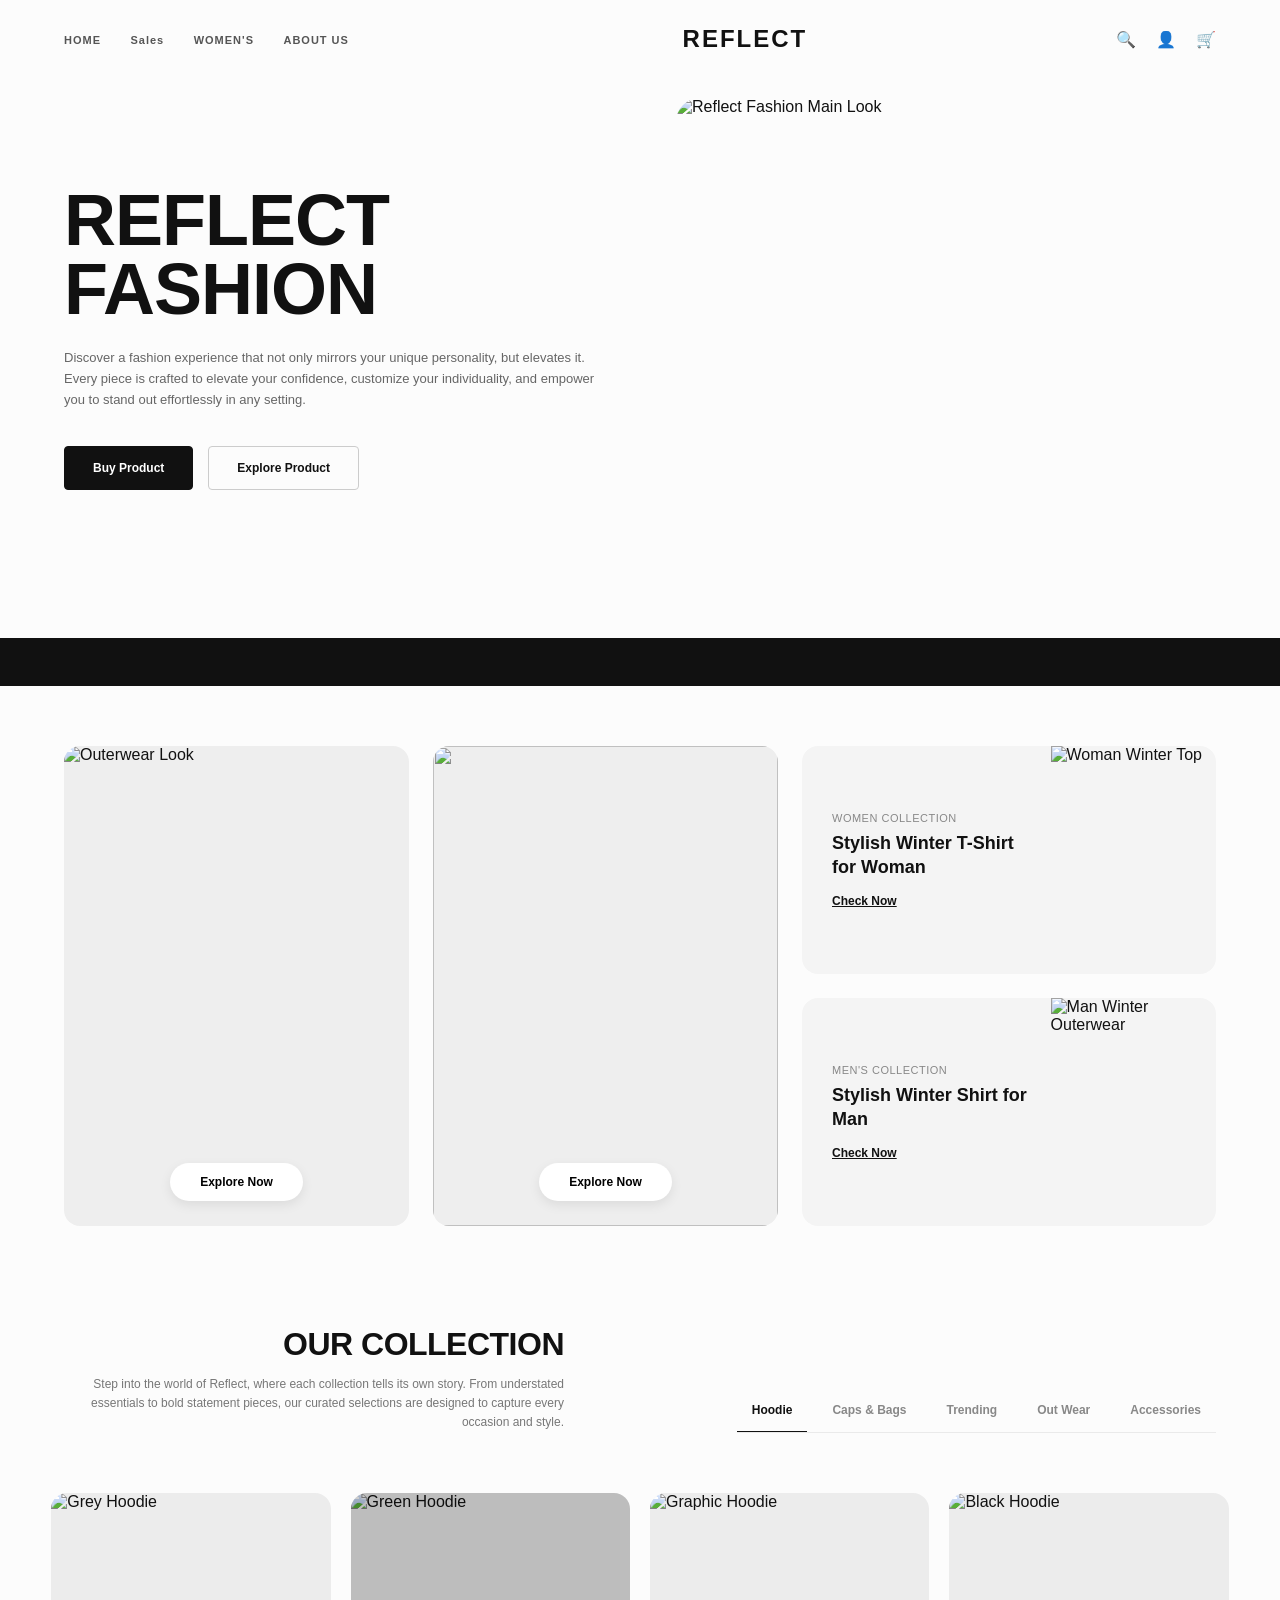
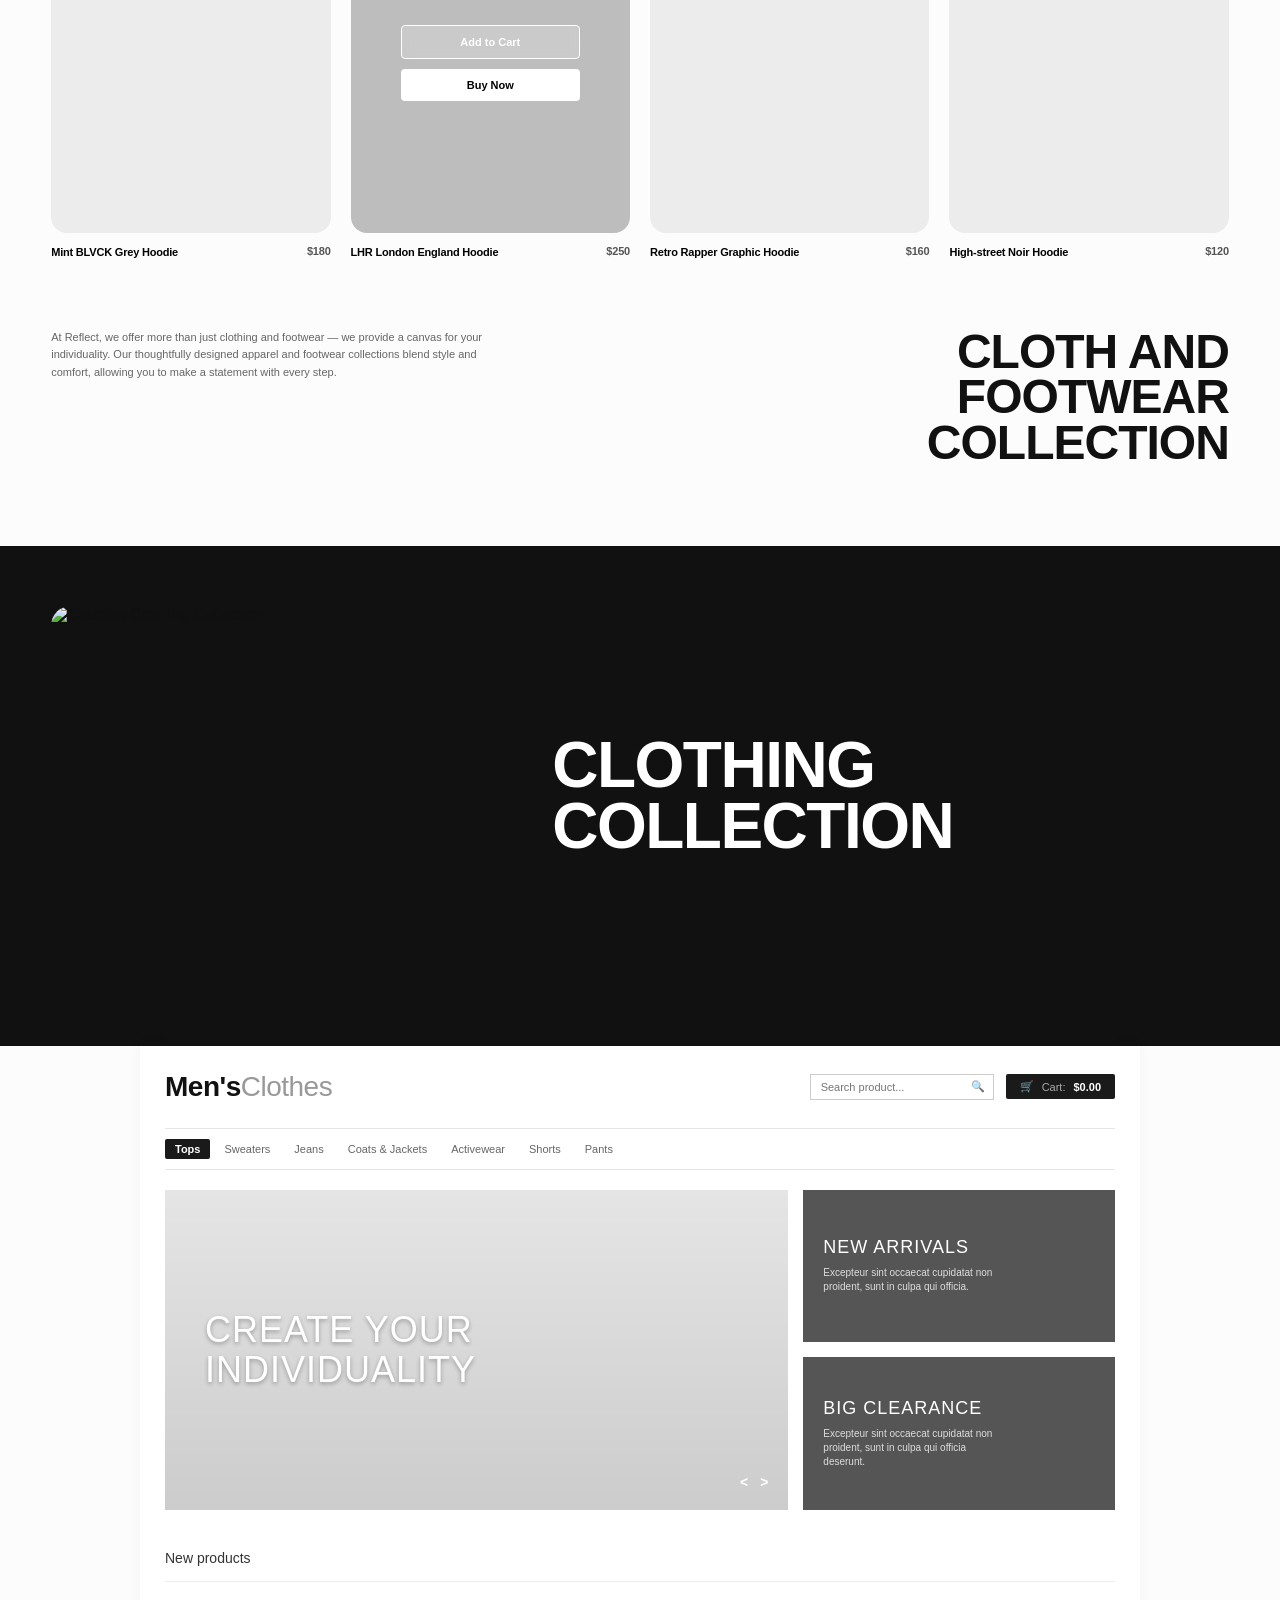
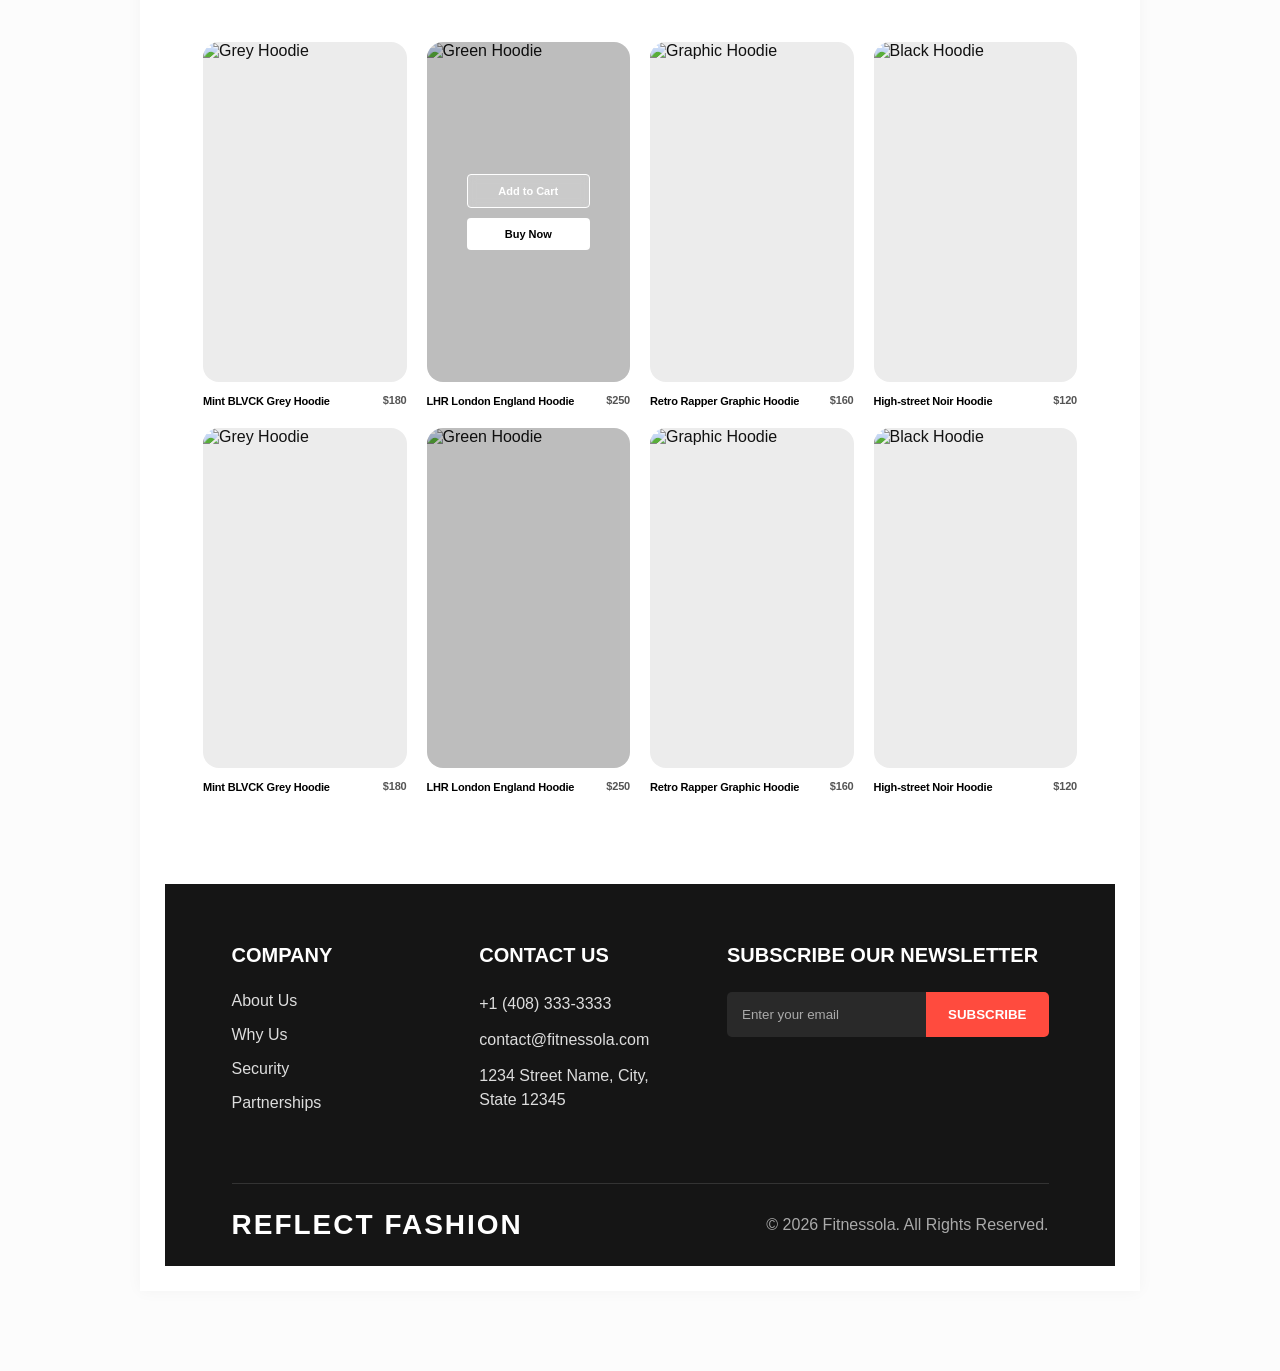
==== index.html @ 290fed7e "first commit" ====
<!DOCTYPE html>
<html lang="en">

<head>
  <meta charset="UTF-8">
  <meta name="viewport" content="width=device-width, initial-scale=1.0">
  <title>Reflect Fashion - Clean E-Commerce Layout</title>
  <link rel="stylesheet" href="index.css">
</head>

<body>

  <header class="navbar">
    <nav class="nav-links">
      <a href="#">HOME</a>
      <a href="#">Sales</a>
      <a href="#">WOMEN'S</a>
      <a href="#">ABOUT US</a>
    </nav>
    <div class="logo">REFLECT</div>
    <div class="nav-icons">
      <span class="icon">&#128269;</span>
      <span class="icon">&#128100;</span>
      <span class="icon">&#128722;</span>
    </div>
  </header>


  <section class="hero-section">
    <div class="hero-content">
      <h1 class="hero-title">REFLECT<br>FASHION</h1>
      <p class="hero-text">
        Discover a fashion experience that not only mirrors your unique personality, but elevates it.
        Every piece is crafted to elevate your confidence, customize your individuality, and empower
        you to stand out effortlessly in any setting.
      </p>
      <div class="hero-buttons">
        <button class="btn btn-dark">Buy Product</button>
        <button class="btn btn-outline">Explore Product</button>
      </div>
    </div>
    <div class="hero-image-box">
      <img src="image/6f38afe1-724d-48bc-b7fc-1f36ed97db84.jpeg " alt="Reflect Fashion Main Look" class="hero-img">
    </div>
  </section>

  <div class="marquee-banner">
    <div class="marquee-track">
      <span>FASHION &nbsp;&nbsp;&#10022;&nbsp;&nbsp; REFLECT FASHION &nbsp;&nbsp;&#10022;&nbsp;&nbsp; REFLECT FASHION
        &nbsp;&nbsp;&#10022;&nbsp;&nbsp; REFLECT FASHION &nbsp;&nbsp;&#10022;&nbsp;&nbsp; FASHION
        &nbsp;&nbsp;&#10022;&nbsp;&nbsp; REFLECT FASHION &nbsp;&nbsp;&#10022;&nbsp;&nbsp; REFLECT FASHION
        &nbsp;&nbsp;&#10022;&nbsp;&nbsp; REFLECT FASHION &nbsp;&nbsp;&#10022;&nbsp;&nbsp;</span>
    </div>
  </div>

  <section class="showcase-container">

    <div class="showcase-card tall-card">
      <img src="image/nm.jpeg" alt="Outerwear Look">
      <div class="card-overlay">
        <button class="btn-card">Explore Now</button>
      </div>
    </div>

    <div class="showcase-card tall-card">
      <img src="image/prs.jpeg">
      <div class="card-overlay">
        <button class="btn-card">Explore Now</button>
      </div>
    </div>


    <div class="side-cards-stack">

      <div class="horizontal-card">
        <div class="card-info">
          <span class="category-tag">Women Collection</span>
          <h3>Stylish Winter T-Shirt for Woman</h3>
          <a href="#" class="check-now-link">Check Now</a>
        </div>
        <div class="card-thumb">
          <img src="image/download (1).png" alt="Woman Winter Top">
        </div>
      </div>


      <div class="horizontal-card">
        <div class="card-info">
          <span class="category-tag">Men's Collection</span>
          <h3>Stylish Winter Shirt for Man</h3>
          <a href="#" class="check-now-link">Check Now</a>
        </div>
        <div class="card-thumb">
          <img src="image/download (2).png" alt="Man Winter Outerwear">
        </div>
      </div>
    </div>

  </section>

  <section class="collection-header-section">
    <div class="collection-title-box">
      <h2 class="section-title">OUR COLLECTION</h2>
      <p class="section-subtitle">
        Step into the world of Reflect, where each collection tells its own story. From
        understated essentials to bold statement pieces, our curated selections are
        designed to capture every occasion and style.
      </p>
    </div>


    <div class="filter-tab-bar">
      <button class="tab-item active">Hoodie</button>
      <button class="tab-item">Caps & Bags</button>
      <button class="tab-item">Trending</button>
      <button class="tab-item">Out Wear</button>
      <button class="tab-item">Accessories</button>
    </div>
  </section>


  <section class="collection-section">
    <div class="product-grid">


      <div class="product-card">
        <div class="product-img-box">
          <img src="image/download (3).png" alt="Grey Hoodie">
        </div>
        <div class="product-info">
          <span class="product-name">Mint BLVCK Grey Hoodie</span>
          <span class="product-price">$180</span>
        </div>
      </div>


      <div class="product-card">
        <div class="product-img-box">
          <img src="image/download (4).png" alt="Green Hoodie">

          <div class="product-overlay">
            <button class="overlay-btn outline-btn">Add to Cart</button>
            <button class="overlay-btn solid-btn">Buy Now</button>
          </div>
        </div>
        <div class="product-info">
          <span class="product-name">LHR London England Hoodie</span>
          <span class="product-price">$250</span>
        </div>
      </div>


      <div class="product-card">
        <div class="product-img-box">
          <img src="image/download (6).png" alt="Graphic Hoodie">
        </div>
        <div class="product-info">
          <span class="product-name">Retro Rapper Graphic Hoodie</span>
          <span class="product-price">$160</span>
        </div>
      </div>


      <div class="product-card">
        <div class="product-img-box">
          <img src="image/download (5).png" alt="Black Hoodie">
        </div>
        <div class="product-info">
          <span class="product-name">High-street Noir Hoodie</span>
          <span class="product-price">$120</span>
        </div>
      </div>

    </div>


    <div class="collection-header-row">
      <div class="collection-desc-box">
        <p>At Reflect, we offer more than just clothing and footwear — we provide a canvas for your individuality. Our
          thoughtfully designed apparel and footwear collections blend style and comfort, allowing you to make a
          statement with every step.</p>
      </div>
      <div class="collection-title-box">
        <h2 class="main-heading">CLOTH AND FOOTWEAR<br>COLLECTION</h2>
      </div>
    </div>
  </section>



  <section class="dark-banner-section">
    <div class="dark-banner-container">


      <div class="banner-img-box">
        <img src="image/vv.jpeg" alt="Couples Clothing Collection">
      </div>

      <div class="banner-text-box">
        <h2 class="banner-heading">CLOTHING<br>COLLECTION</h2>
      </div>

    </div>
  </section>

  <div class="store-main-container">

    <header class="branding-header">
      <div class="store-logo">
        <h1>Men's<span>Clothes</span></h1>
      </div>

      <div class="header-controls">
        <div class="search-input-frame">
          <input type="text" placeholder="Search product...">
          <button>&#128269;</button>
        </div>
        <div class="shopping-checkout-pill">
          &#128722; <span>Cart:</span> $0.00
        </div>
      </div>
    </header>

    <nav class="tag-filters-row">
      <ul>
        <li class="active-selection"><a href="#">Tops</a></li>
        <li><a href="#">Sweaters</a></li>
        <li><a href="#">Jeans</a></li>
        <li><a href="#">Coats & Jackets</a></li>
        <li><a href="#">Activewear</a></li>
        <li><a href="#">Shorts</a></li>
        <li><a href="#">Pants</a></li>
      </ul>
    </nav>
    <section class="promo-billboard-grid">

      <div class="primary-billboard-panel">
        <h2>Create Your<br>Individuality</h2>
        <div class="slider-chevron-nav">
          <span>&lt;</span>
          <span>&gt;</span>
        </div>
      </div>


      <div class="secondary-promos-stack">
        <div class="mini-promo-box arrivals">
          <h3>NEW ARRIVALS</h3>
          <p>Excepteur sint occaecat cupidatat non proident, sunt in culpa qui officia.</p>
        </div>

        <div class="mini-promo-box clearance">
          <h3>BIG CLEARANCE</h3>
          <p>Excepteur sint occaecat cupidatat non proident, sunt in culpa qui officia deserunt.</p>
        </div>
      </div>
    </section>


    <main>
      <h3 class="shelf-heading">New products</h3>

      <section class="collection-section">
        <div class="product-grid">


          <div class="product-card">
            <div class="product-img-box">
              <img src="image/download (3).png" alt="Grey Hoodie">
            </div>
            <div class="product-info">
              <span class="product-name">Mint BLVCK Grey Hoodie</span>
              <span class="product-price">$180</span>
            </div>
          </div>

          <div class="product-card">
            <div class="product-img-box">
              <img src="image/download (4).png" alt="Green Hoodie">

              <div class="product-overlay">
                <button class="overlay-btn outline-btn">Add to Cart</button>
                <button class="overlay-btn solid-btn">Buy Now</button>
              </div>
            </div>
            <div class="product-info">
              <span class="product-name">LHR London England Hoodie</span>
              <span class="product-price">$250</span>
            </div>
          </div>


          <div class="product-card">
            <div class="product-img-box">
              <img src="image/download (6).png" alt="Graphic Hoodie">
            </div>
            <div class="product-info">
              <span class="product-name">Retro Rapper Graphic Hoodie</span>
              <span class="product-price">$160</span>
            </div>
          </div>


          <div class="product-card">
            <div class="product-img-box">
              <img src="image/download (5).png" alt="Black Hoodie">
            </div>
            <div class="product-info">
              <span class="product-name">High-street Noir Hoodie</span>
              <span class="product-price">$120</span>
            </div>


          </div>

          <div class="product-card">
            <div class="product-img-box">
              <img src="image/download (3).png" alt="Grey Hoodie">
            </div>
            <div class="product-info">
              <span class="product-name">Mint BLVCK Grey Hoodie</span>
              <span class="product-price">$180</span>
            </div>
          </div>

          <div class="product-card">
            <div class="product-img-box">
              <img src="image/download (4).png" alt="Green Hoodie">

              <div class="product-overlay">
              </div>
            </div>
            <div class="product-info">
              <span class="product-name">LHR London England Hoodie</span>
              <span class="product-price">$250</span>
            </div>
          </div>


          <div class="product-card">
            <div class="product-img-box">
              <img src="image/download (6).png" alt="Graphic Hoodie">
            </div>
            <div class="product-info">
              <span class="product-name">Retro Rapper Graphic Hoodie</span>
              <span class="product-price">$160</span>
            </div>
          </div>


          <div class="product-card">
            <div class="product-img-box">
              <img src="image/download (5).png" alt="Black Hoodie">
            </div>
            <div class="product-info">
              <span class="product-name">High-street Noir Hoodie</span>
              <span class="product-price">$120</span>
            </div>
    </main>
    <footer class="footer">
    <div class="footer-container">

        <div class="footer-column">
            <h3>COMPANY</h3>
            <a href="#">About Us</a>
            <a href="#">Why Us</a>
            <a href="#">Security</a>
            <a href="#">Partnerships</a>
        </div>

        <div class="footer-column">
            <h3>CONTACT US</h3>
            <p>+1 (408) 333-3333</p>
            <p>contact@fitnessola.com</p>
            <p>1234 Street Name, City, State 12345</p>
        </div>

        <div class="footer-column newsletter">
            <h3>SUBSCRIBE OUR NEWSLETTER</h3>

            <form>
                <input type="email" placeholder="Enter your email">
                <button type="submit">SUBSCRIBE</button>
            </form>
        </div>

    </div>

    <div class="footer-bottom">
        <h2>REFLECT FASHION </h2>
        <p>© 2026 Fitnessola. All Rights Reserved.</p>
    </div>
</footer>
</body>

</html>
---- index.css ----
* {
  margin: 0;
  padding: 0;
  box-sizing: border-box;
  font-family: 'Helvetica Neue', Arial, sans-serif;
}

body {
  background-color: #fcfcfc;
  color: #111;
  overflow-x: hidden;
  padding-bottom: 80px;
}

.navbar {
  display: flex;
  justify-content: space-between;
  align-items: center;
  padding: 25px 5%;
  background: transparent;
}

.nav-links a {
  text-decoration: none;
  color: #555;
  font-size: 11px;
  font-weight: 600;
  margin-right: 25px;
  letter-spacing: 1px;
  transition: color 0.2s ease;
}

.nav-links a:hover {
  color: #000;
}

.logo {
  font-size: 24px;
  font-weight: 800;
  letter-spacing: 2px;
  text-align: center;
}

.nav-icons {
  display: flex;
  gap: 20px;
}

.nav-icons .icon {
  font-size: 16px;
  cursor: pointer;
  color: #333;
  transition: transform 0.2s ease;
}

.nav-icons .icon:hover {
  transform: scale(1.15);
}

.hero-section {
  display: flex;
  align-items: center;
  justify-content: space-between;
  padding: 20px 5% 60px 5%;
  gap: 40px;
}

.hero-content {
  flex: 1;
  max-width: 550px;
}

.hero-title {
  font-size: clamp(40px, 6vw, 72px);
  line-height: 0.95;
  font-weight: 900;
  letter-spacing: -1px;
  margin-bottom: 25px;
}

.hero-text {
  font-size: 13px;
  color: #666;
  line-height: 1.6;
  margin-bottom: 35px;
}

.hero-buttons {
  display: flex;
  gap: 15px;
}

.btn {
  padding: 14px 28px;
  font-size: 12px;
  font-weight: 600;
  border-radius: 4px;
  cursor: pointer;
  transition: all 0.2s ease-in-out;
}

.btn-dark {
  background-color: #111;
  color: #fff;
  border: 1px solid #111;
}

.btn-dark:hover {
  background-color: #333;
}

.btn-outline {
  background-color: transparent;
  color: #111;
  border: 1px solid #ccc;
}

.btn-outline:hover {
  border-color: #111;
  background-color: rgba(0, 0, 0, 0.02);
}

.hero-image-box {
  flex: 1;
  display: flex;
  justify-content: flex-end;
}

.hero-img {
  width: 100%;
  max-width: 540px;
  height: 480px;
  object-fit: cover;
  border-radius: 24px;
}

.marquee-banner {
  background-color: #111;
  color: #fff;
  padding: 16px 0;
  text-transform: uppercase;
  font-weight: 700;
  font-size: 14px;
  letter-spacing: 2px;
  overflow: hidden;
  white-space: nowrap;
  display: flex;
  align-items: center;
}

.marquee-track {
  display: inline-block;
  padding-left: 100%;
  animation: marquee-run 25s linear infinite;
}

@keyframes marquee-run {
  0% { transform: translate3d(0, 0, 0); }
  100% { transform: translate3d(-100%, 0, 0); }
}


.showcase-container {
  display: grid;
  grid-template-columns: 1fr 1fr 1.2fr;
  gap: 24px;
  padding: 60px 5%;
}

.showcase-card {
  position: relative;
  border-radius: 16px;
  overflow: hidden;
  background-color: #eee;
  height: 480px;
}

.showcase-card img {
  width: 100%;
  height: 100%;
  object-fit: cover;
  transition: transform 0.4s ease;
}

.showcase-card:hover img {
  transform: scale(1.04);
}

.card-overlay {
  position: absolute;
  bottom: 25px;
  width: 100%;
  display: flex;
  justify-content: center;
}

.btn-card {
  background-color: #fff;
  border: none;
  padding: 12px 30px;
  font-size: 12px;
  font-weight: 600;
  border-radius: 20px;
  cursor: pointer;
  box-shadow: 0 4px 12px rgba(0,0,0,0.08);
  transition: transform 0.2s;
}

.btn-card:hover {
  transform: translateY(-2px);
}

.side-cards-stack {
  display: flex;
  flex-direction: column;
  gap: 24px;
}

.horizontal-card {
  display: flex;
  background-color: #f4f4f4;
  border-radius: 16px;
  overflow: hidden;
  flex: 1;
  height: 228px;
}

.card-info {
  flex: 1.2;
  padding: 30px 20px 30px 30px;
  display: flex;
  flex-direction: column;
  justify-content: center;
}

.category-tag {
  font-size: 11px;
  color: #888;
  text-transform: uppercase;
  margin-bottom: 8px;
  letter-spacing: 0.5px;
}

.horizontal-card h3 {
  font-size: 18px;
  font-weight: 700;
  line-height: 1.3;
  margin-bottom: 15px;
}

.check-now-link {
  font-size: 12px;
  font-weight: 600;
  color: #111;
  text-decoration: underline;
}

.card-thumb {
  flex: 1;
  overflow: hidden;
}

.card-thumb img {
  width: 100%;
  height: 100%;
  object-fit: cover;
}


.collection-header-section {
  padding: 40px 5% 20px 5%;
  display: flex;
  justify-content: space-between;
  align-items: flex-end;
  gap: 40px;
  flex-wrap: wrap;
}

.collection-title-box {
  max-width: 500px;
}

.section-title {
  font-size: 32px;
  font-weight: 800;
  letter-spacing: -0.5px;
  margin-bottom: 12px;
}

.section-subtitle {
  font-size: 12px;
  color: #777;
  line-height: 1.6;
}

.filter-tab-bar {
  display: flex;
  gap: 10px;
  border-bottom: 1px solid #eaeaea;
  padding-bottom: 5px;
  overflow-x: auto;
  max-width: 100%;
}

.tab-item {
  background: none;
  border: none;
  padding: 10px 15px;
  font-size: 12px;
  font-weight: 600;
  color: #888;
  cursor: pointer;
  white-space: nowrap;
  position: relative;
}

.tab-item.active {
  color: #111;
}

.tab-item.active::after {
  content: '';
  position: absolute;
  bottom: -6px;
  left: 0;
  width: 100%;
  height: 2px;
  background-color: #111;
}

@media (max-width: 1024px) {
  .showcase-container {
    grid-template-columns: 1fr 1fr;
  }
  .side-cards-stack {
    grid-column: span 2;
    flex-direction: row;
  }
  .horizontal-card {
    height: 200px;
  }
}

@media (max-width: 768px) {
  .navbar {
    flex-direction: column;
    gap: 15px;
    padding: 15px;
  }
  .nav-links {
    order: 2;
  }
  .logo {
    order: 1;
  }
  .nav-icons {
    order: 3;
  }
  
  .hero-section {
    flex-direction: column;
    text-align: center;
    padding-top: 10px;
  }
  .hero-content {
    max-width: 100%;
  }
  .hero-buttons {
    justify-content: center;
  }
  .hero-image-box {
    width: 100%;
    justify-content: center;
  }
  .hero-img {
    height: 360px;
  }

  .showcase-container {
    grid-template-columns: 1fr;
  }
  .side-cards-stack {
    grid-column: span 1;
    flex-direction: column;
  }
  
  .collection-header-section {
    flex-direction: column;
    align-items: flex-start;
  }
}

.collection-section {
  padding: 40px 4%;
}

.product-grid {
  display: grid;
  grid-template-columns: repeat(4, 1fr);
  gap: 20px;
  margin-bottom: 50px;
}

.product-card {
  display: flex;
  flex-direction: column;
}

.product-img-box {
  position: relative;
  background-color: #ececec;
  height: 340px;
  border-radius: 16px;
  overflow: hidden;
}

.product-img-box img {
  width: 100%;
  height: 100%;
  object-fit: cover;
}


.product-overlay {
  position: absolute;
  top: 0;
  left: 0;
  width: 100%;
  height: 100%;
  background: rgba(0, 0, 0, 0.2);
  display: flex;
  flex-direction: column;
  justify-content: center;
  align-items: center;
  gap: 10px;
  padding: 20px;

}

.overlay-btn {
  width: 75%;
  padding: 10px 0;
  font-size: 11px;
  font-weight: 700;
  border-radius: 4px;
  cursor: pointer;
  border: none;
  text-align: center;
}

.overlay-btn.outline-btn {
  background: rgba(255, 255, 255, 0.2);
  color: #ffffff;
  border: 1px solid #ffffff;
  backdrop-filter: blur(4px);
}

.overlay-btn.solid-btn {
  background-color: #ffffff;
  color: #000000;
}

.product-info {
  display: flex;
  justify-content: space-between;
  align-items: flex-start;
  padding-top: 12px;
  font-size: 11px;
  font-weight: 700;
  letter-spacing: -0.2px;
}

.product-name {
  color: #000000;
  max-width: 75%;
  line-height: 1.3;
}

.product-price {
  color: #555555;
}

.collection-header-row {
  display: flex;
  justify-content: space-between;
  align-items: flex-start;
  gap: 40px;
  padding-top: 20px;
}

.collection-desc-box {
  flex: 1;
  max-width: 460px;
}

.collection-desc-box p {
  font-size: 11px;
  color: #666666;
  line-height: 1.6;
}

.collection-title-box {
  text-align: right;
}

.main-heading {
  font-size: clamp(32px, 4vw, 48px);
  font-weight: 900;
  line-height: 0.95;
  letter-spacing: -1px;
}


.dark-banner-section {
  background-color: #111111;
  padding: 60px 4%;
  margin-top: 40px;
}

.dark-banner-container {
  display: flex;
  align-items: center;
  gap: 50px;
}

.banner-img-box {
  flex: 0.8;
  max-width: 480px;
  height: 380px;
  border-radius: 20px;
  overflow: hidden;
}

.banner-img-box img {
  width: 100%;
  height: 100%;
  object-fit: cover;
}

.banner-text-box {
  flex: 1.2;
}

.banner-heading {
  color: #ffffff;
  font-size: clamp(40px, 5.5vw, 64px);
  font-weight: 900;
  line-height: 0.95;
  letter-spacing: -1.5px;
}


@media (max-width: 1024px) {
  .product-grid {
    grid-template-columns: repeat(2, 1fr);
    gap: 15px;
  }
  .product-img-box {
    height: 280px;
  }
}

@media (max-width: 768px) {
  .collection-header-row {
    flex-direction: column-reverse;
    gap: 20px;
  }
  .collection-title-box {
    text-align: left;
  }
  .dark-banner-container {
    flex-direction: column;
    align-items: flex-start;
    gap: 30px;
  }
  .banner-img-box {
    width: 100%;
    max-width: 100%;
    height: 300px;
  }
}

@media (max-width: 480px) {
  .product-grid {
    grid-template-columns: 1fr;
  }
}
 .store-main-container {
      max-width: 1000px;
      margin: 0 auto;
      background-color: #ffffff;
      padding: 25px;
      box-shadow: 0 0 15px rgba(0,0,0,0.04);
    }


    .branding-header {
      display: flex;
      justify-content: space-between;
      align-items: center;
      padding-bottom: 25px;
      flex-wrap: wrap;
      gap: 15px;
    }

    .store-logo h1 {
      font-size: 28px;
      font-weight: bold;
      color: #111111;
      letter-spacing: -0.5px;
    }

    .store-logo h1 span {
      color: #999999;
      font-weight: normal;
    }

    .header-controls {
      display: flex;
      align-items: center;
      gap: 12px;
    }

    .search-input-frame {
      display: flex;
      align-items: center;
      border: 1px solid #cccccc;
      background-color: #ffffff;
      padding-right: 8px;
    }

    .search-input-frame input {
      border: none;
      padding: 6px 10px;
      font-size: 11px;
      width: 160px;
      outline: none;
    }

    .search-input-frame button {
      background: none;
      border: none;
      cursor: pointer;
      font-size: 11px;
    }

    .shopping-checkout-pill {
      background-color: #1a1a1a;
      color: #ffffff;
      padding: 6px 14px;
      font-size: 11px;
      font-weight: bold;
      display: flex;
      align-items: center;
      gap: 8px;
      border-radius: 2px;
    }

    .shopping-checkout-pill span {
      color: #aaaaaa;
      font-weight: normal;
    }


    .tag-filters-row {
      border-top: 1px solid #e5e5e5;
      border-bottom: 1px solid #e5e5e5;
      padding: 10px 0;
      margin-bottom: 20px;
    }

    .tag-filters-row ul {
      display: flex;
      list-style: none;
      flex-wrap: wrap;
      gap: 4px;
      align-items: center;
    }

    .tag-filters-row ul li a {
      text-decoration: none;
      font-size: 11px;
      color: #666666;
      padding: 4px 10px;
      display: inline-block;
    }

    .tag-filters-row ul li.active-selection a {
      background-color: #1a1a1a;
      color: #ffffff;
      border-radius: 2px;
      font-weight: bold;
    }


    .promo-billboard-grid {
      display: grid;
      grid-template-columns: 2fr 1fr;
      gap: 15px;
      margin-bottom: 40px;
    }


    .primary-billboard-panel {
      background-image: linear-gradient(rgba(0,0,0,0.1), rgba(0,0,0,0.2)), url('image/gv.jpeg');
      background-size: cover;
      background-position: center;
      height: 320px;
      position: relative;
      display: flex;
      align-items: center;
      padding: 40px;
    }

    .primary-billboard-panel h2 {
      color: #ffffff;
      font-size: clamp(24px, 3.5vw, 36px);
      font-weight: 300;
      line-height: 1.1;
      letter-spacing: 1px;
      text-transform: uppercase;
      max-width: 320px;
      text-shadow: 0 2px 4px rgba(0,0,0,0.3);
    }

    .slider-chevron-nav {
      position: absolute;
      bottom: 20px;
      right: 20px;
      display: flex;
      gap: 12px;
      color: #ffffff;
      font-weight: bold;
      font-size: 14px;
      cursor: pointer;
    }

  
    .secondary-promos-stack {
      display: flex;
      flex-direction: column;
      gap: 15px;
    }

    .mini-promo-box {
      flex: 1;
      background-color: #7a7a7a;
      background-size: cover;
      background-position: center top;
      padding: 20px;
      display: flex;
      flex-direction: column;
      justify-content: center;
      position: relative;
      color: #ffffff;
      overflow: hidden;
    }

    .mini-promo-box::before {
      content: '';
      position: absolute;
      top: 0; left: 0; width: 100%; height: 100%;
      background: rgba(0, 0, 0, 0.3);
      z-index: 1;
    }

    .mini-promo-box.arrivals {
      background-image: url('image/fd.jpeg');
    }

    .mini-promo-box.clearance {
      background-image: url('image/fn.jpeg');
    }

    .mini-promo-box h3, .mini-promo-box p {
      position: relative;
      z-index: 2;
    }

    .mini-promo-box h3 {
      font-size: 18px;
      font-weight: normal;
      letter-spacing: 1px;
      margin-bottom: 8px;
    }

    .mini-promo-box p {
      font-size: 10px;
      line-height: 1.4;
      color: #dddddd;
      max-width: 180px;
    }


    .shelf-heading {
      font-size: 14px;
      font-weight: normal;
      color: #333333;
      padding-bottom: 15px;
      border-bottom: 1px solid #eeeeee;
      margin-bottom: 20px;
    }

    .products-display-grid {
      display: grid;
      grid-template-columns: repeat(4, 1fr);
      gap: 20px;
    }

    .product-shelf-item {
      display: flex;
      flex-direction: column;
      align-items: center;
      text-align: center;
    }

    .product-image-container {
      background-color: #fafafa;
      border: 1px solid #f0f0f0;
      width: 100%;
      height: 190px;
      display: flex;
      align-items: center;
      justify-content: center;
      padding: 12px;
      margin-bottom: 12px;
    }

    .product-image-container img {
      max-width: 100%;
      max-height: 100%;
      object-fit: contain;
    }

    .product-blurb-text {
      font-size: 10px;
      color: #888888;
      line-height: 1.4;
      margin-bottom: 6px;
      height: 28px;
      overflow: hidden;
    }

    .product-price-label {
      font-size: 11px;
      font-weight: bold;
      color: #444444;
      margin-bottom: 10px;
    }

    .add-cart-action-btn {
      background-color: #222222;
      color: #ffffff;
      border: none;
      padding: 6px 16px;
      font-size: 10px;
      font-weight: bold;
      cursor: pointer;
      border-radius: 2px;
    }

    .add-cart-action-btn:hover {
      background-color: #444444;
    }

    @media (max-width: 860px) {
      .products-display-grid {
        grid-template-columns: repeat(2, 1fr);
        gap: 15px;
      }
    }

    @media (max-width: 768px) {
      .promo-billboard-grid {
        grid-template-columns: 1fr;
      }
      
      .primary-billboard-panel {
        height: 260px;
        padding: 25px;
      }
      
      .mini-promo-box {
        height: 130px;
      }
    }

    @media (max-width: 520px) {
      .branding-header {
        flex-direction: column;
        text-align: center;
      }
      
      .products-display-grid {
        grid-template-columns: 1fr;
      }
      
      .product-image-container {
        height: 220px;
      }
    }
    .footer {
    width: 100%;
    background: #151515;
    color: #fff;
    padding: 60px 7% 25px;
    box-sizing: border-box;
}

.footer-container {
    max-width: 1200px;
    margin: 0 auto;

    display: grid;
    grid-template-columns: repeat(3, 1fr);
    gap: 60px;
}

.footer-column h3 {
    font-size: 20px;
    margin-bottom: 25px;
    font-weight: 700;
}

.footer-column a {
    display: block;
    color: #ddd;
    text-decoration: none;
    margin-bottom: 16px;
    font-size: 16px;
    transition: 0.3s;
}

.footer-column a:hover {
    color: #ff4b3e;
}

.footer-column p {
    color: #ddd;
    margin: 0 0 12px;
    line-height: 1.5;
}

.newsletter form {
    display: flex;
    width: 100%;
    max-width: 500px;
}

.newsletter input {
    flex: 1;
    min-width: 0;
    padding: 15px;
    border: none;
    outline: none;
    background: #292929;
    color: white;
    border-radius: 5px 0 0 5px;
}

.newsletter input::placeholder {
    color: #aaa;
}

.newsletter button {
    padding: 15px 22px;
    border: none;
    background: #ff4b3e;
    color: white;
    font-weight: 600;
    cursor: pointer;
    border-radius: 0 5px 5px 0;
}

.newsletter button:hover {
    background: #e63d32;
}

.footer-bottom {
    max-width: 1200px;
    margin: 55px auto 0;
    padding-top: 25px;
    border-top: 1px solid #333;

    display: flex;
    align-items: center;
    justify-content: space-between;
}

.footer-bottom h2 {
    margin: 0;
    font-size: 28px;
    letter-spacing: 2px;
}

.footer-bottom p {
    margin: 0;
    color: #aaa;
}


/* TABLET */
@media (max-width: 768px) {
    .footer {
        padding: 45px 6% 20px;
    }

    .footer-container {
        grid-template-columns: repeat(2, 1fr);
        gap: 40px 30px;
    }

    .newsletter {
        grid-column: 1 / -1;
    }

    .footer-bottom {
        flex-direction: column;
        text-align: center;
        gap: 15px;
    }
}


/* PHONE */
@media (max-width: 480px) {
    .footer {
        padding: 40px 20px 20px;
    }

    .footer-container {
        grid-template-columns: 1fr;
        gap: 35px;
    }

    .newsletter {
        grid-column: auto;
    }

    .newsletter form {
        flex-direction: column;
        gap: 10px;
    }

    .newsletter input,
    .newsletter button {
        width: 100%;
        box-sizing: border-box;
        border-radius: 5px;
    }

    .footer-bottom {
        margin-top: 40px;
    }

    .footer-bottom h2 {
        font-size: 24px;
    }

    .footer-bottom p {
        font-size: 13px;
    }
}
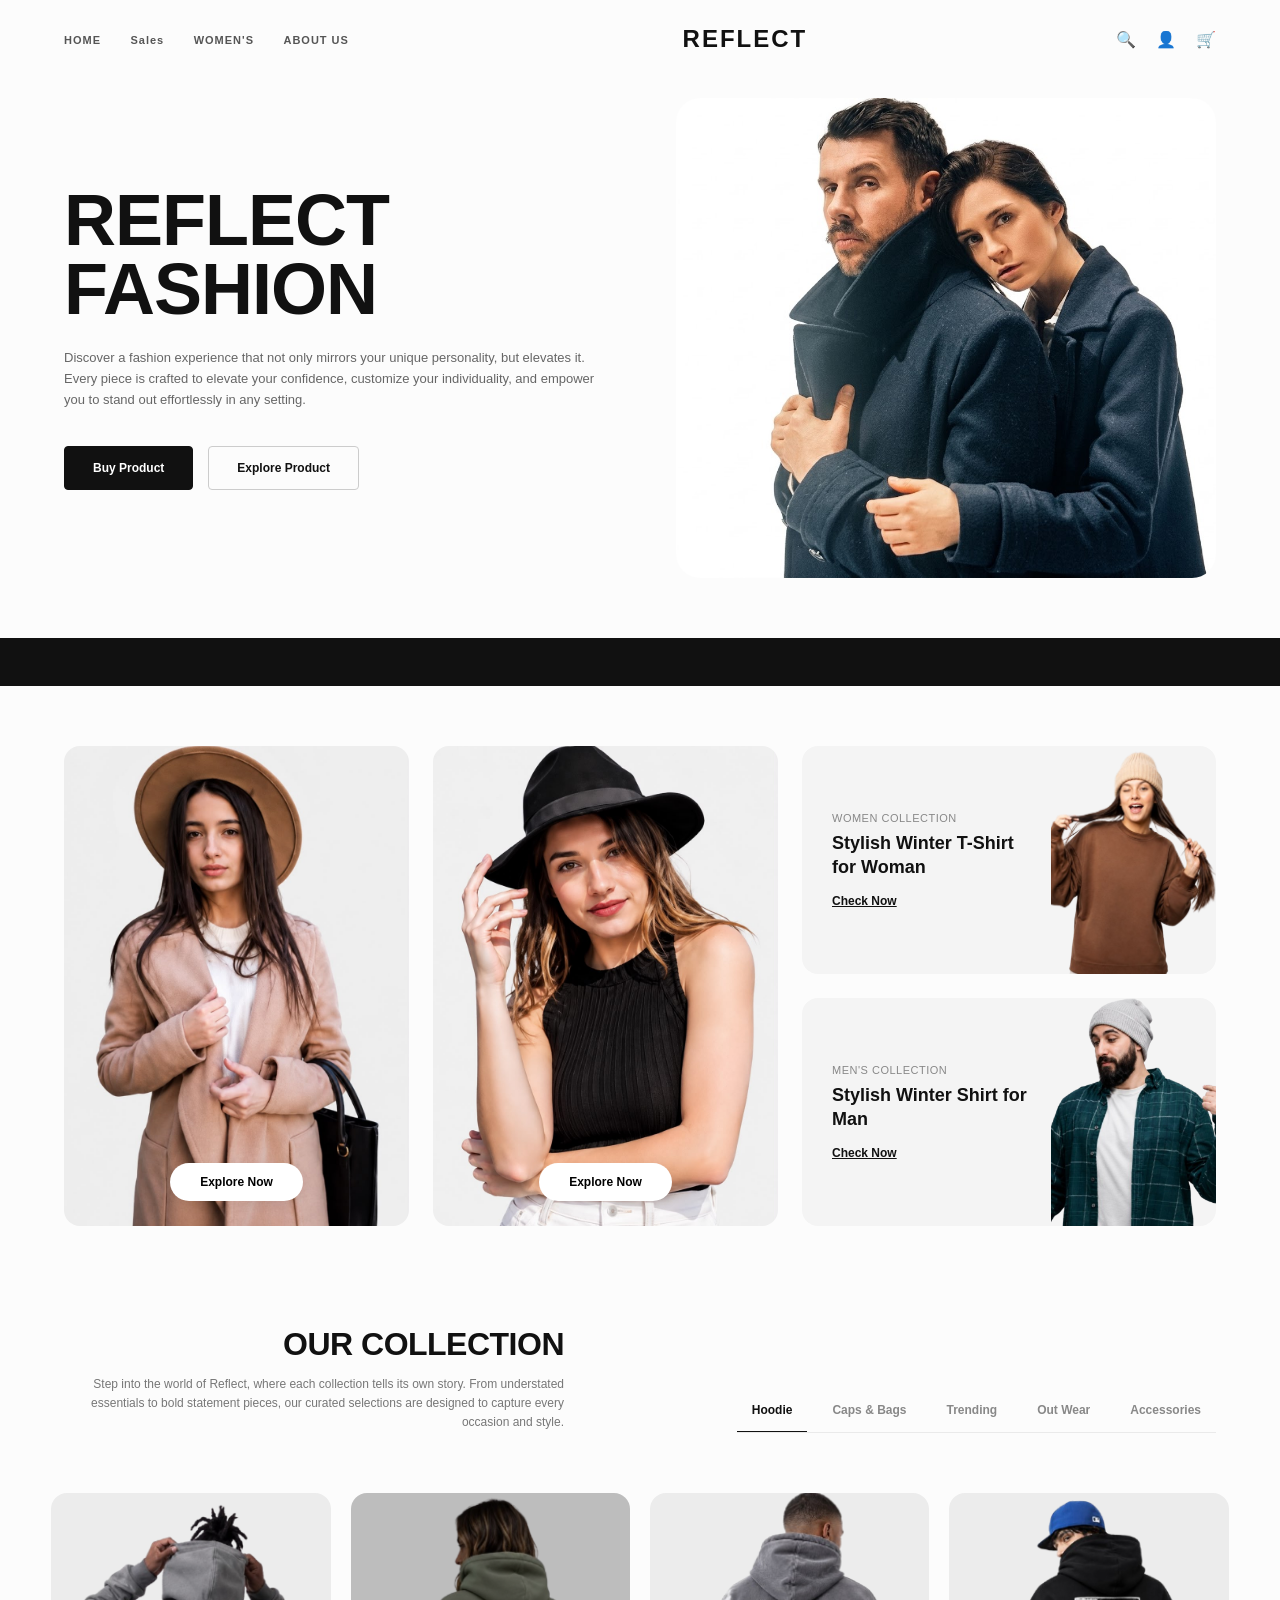
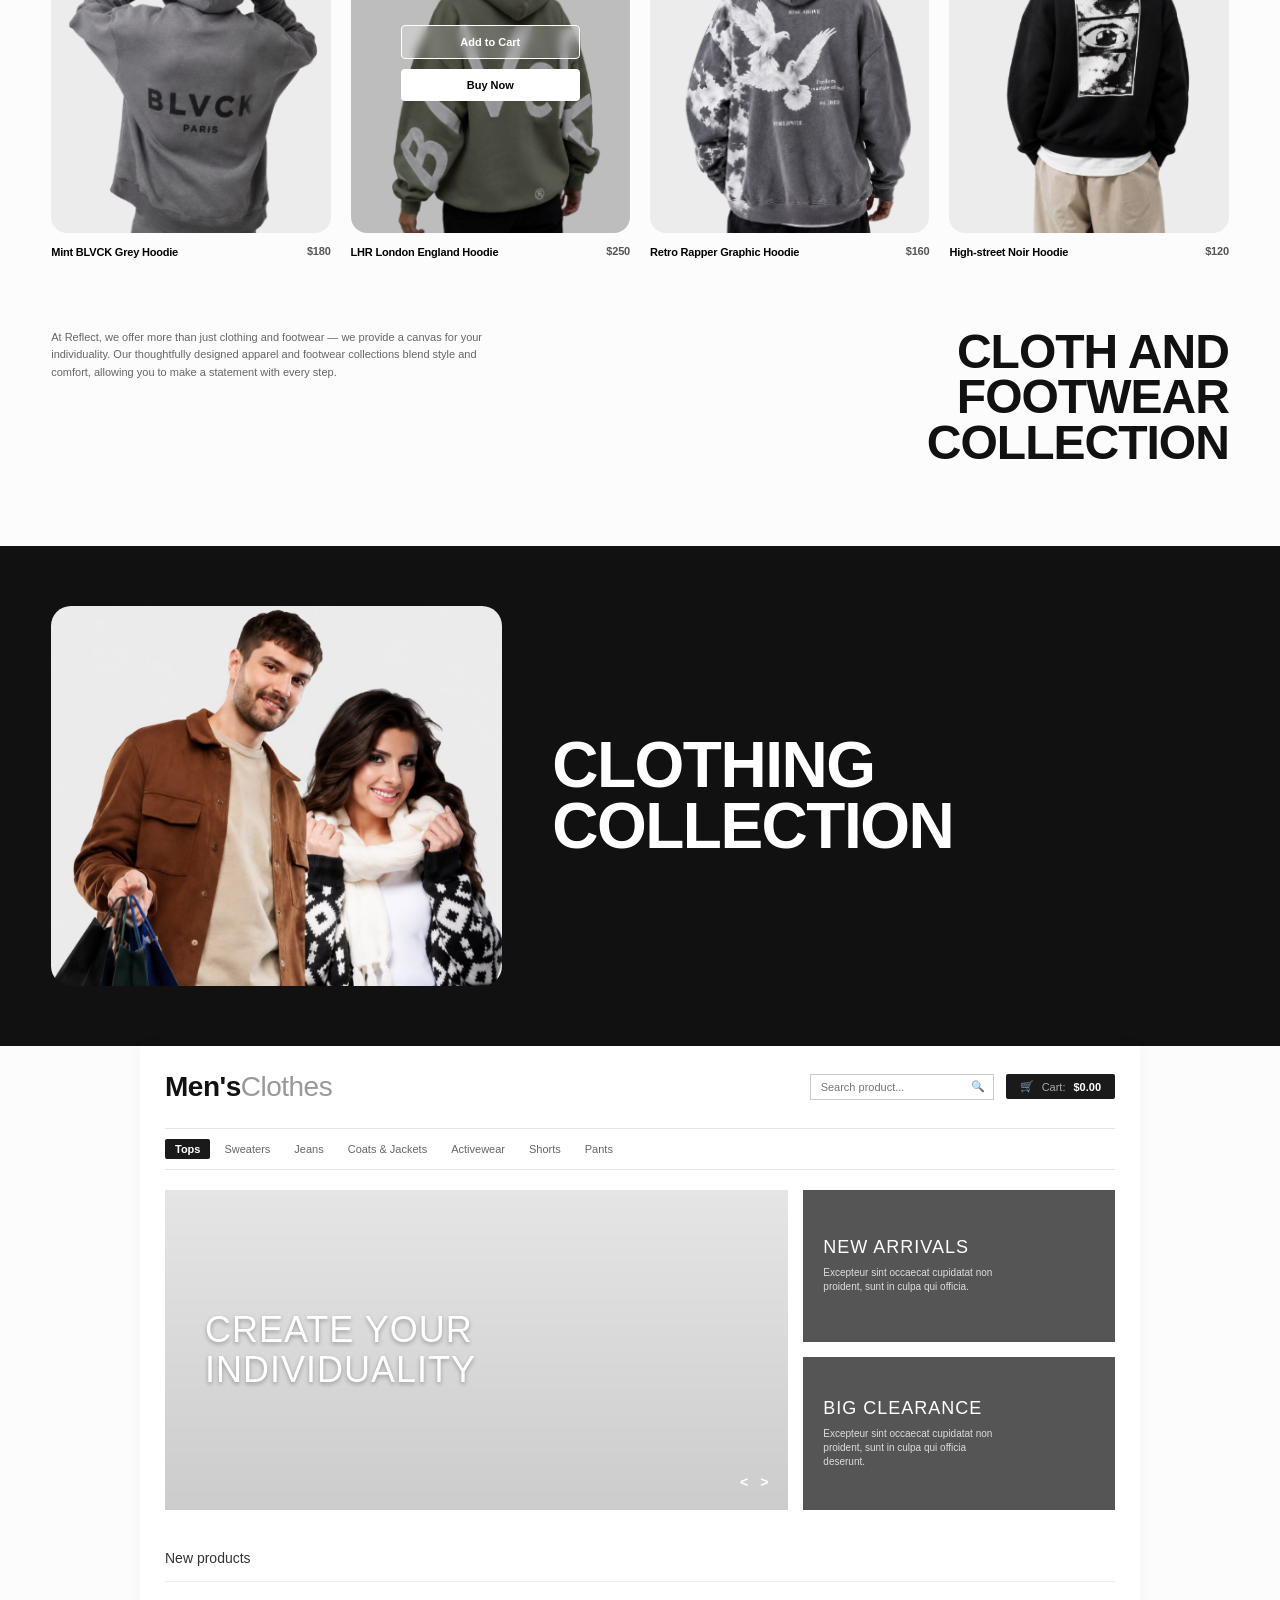
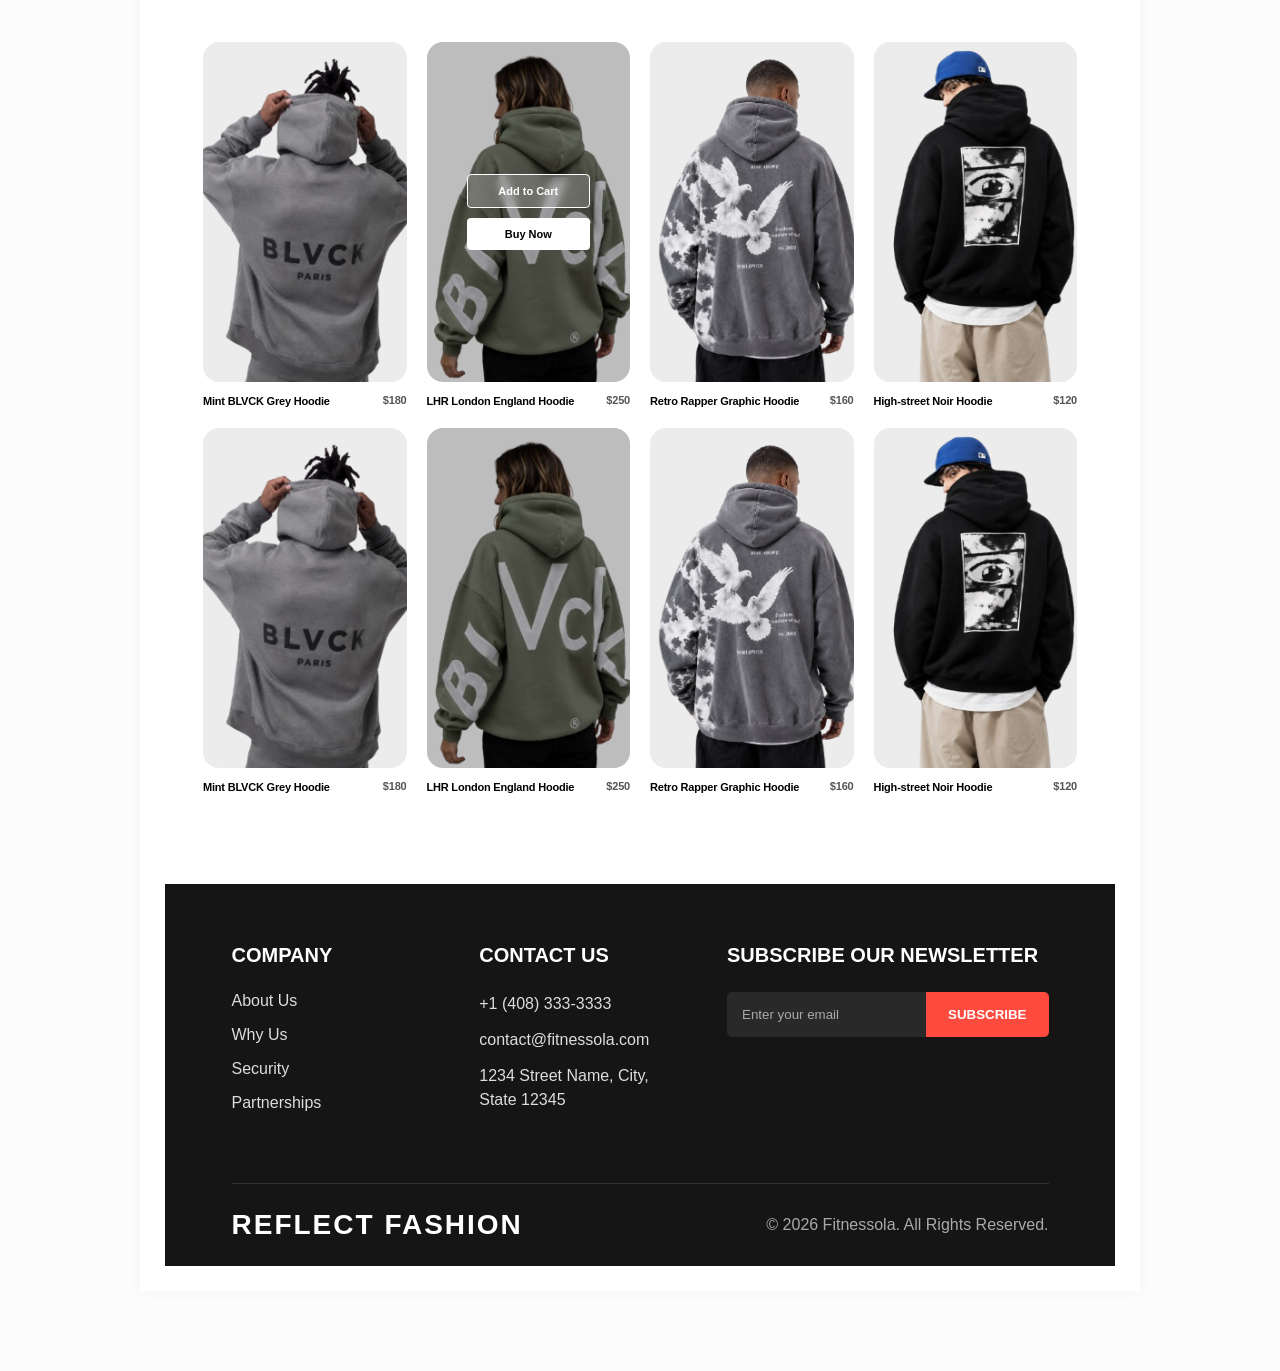
==== commit ab17cc6e: "first project" ====
--- a/index.html
+++ b/index.html
@@ -15,7 +15,7 @@
       <a href="#">HOME</a>
       <a href="#">Sales</a>
       <a href="#">WOMEN'S</a>
-      <a href="#">ABOUT US</a>
+      <a href="about.html">ABOUT US</a>
     </nav>
     <div class="logo">REFLECT</div>
     <div class="nav-icons">
